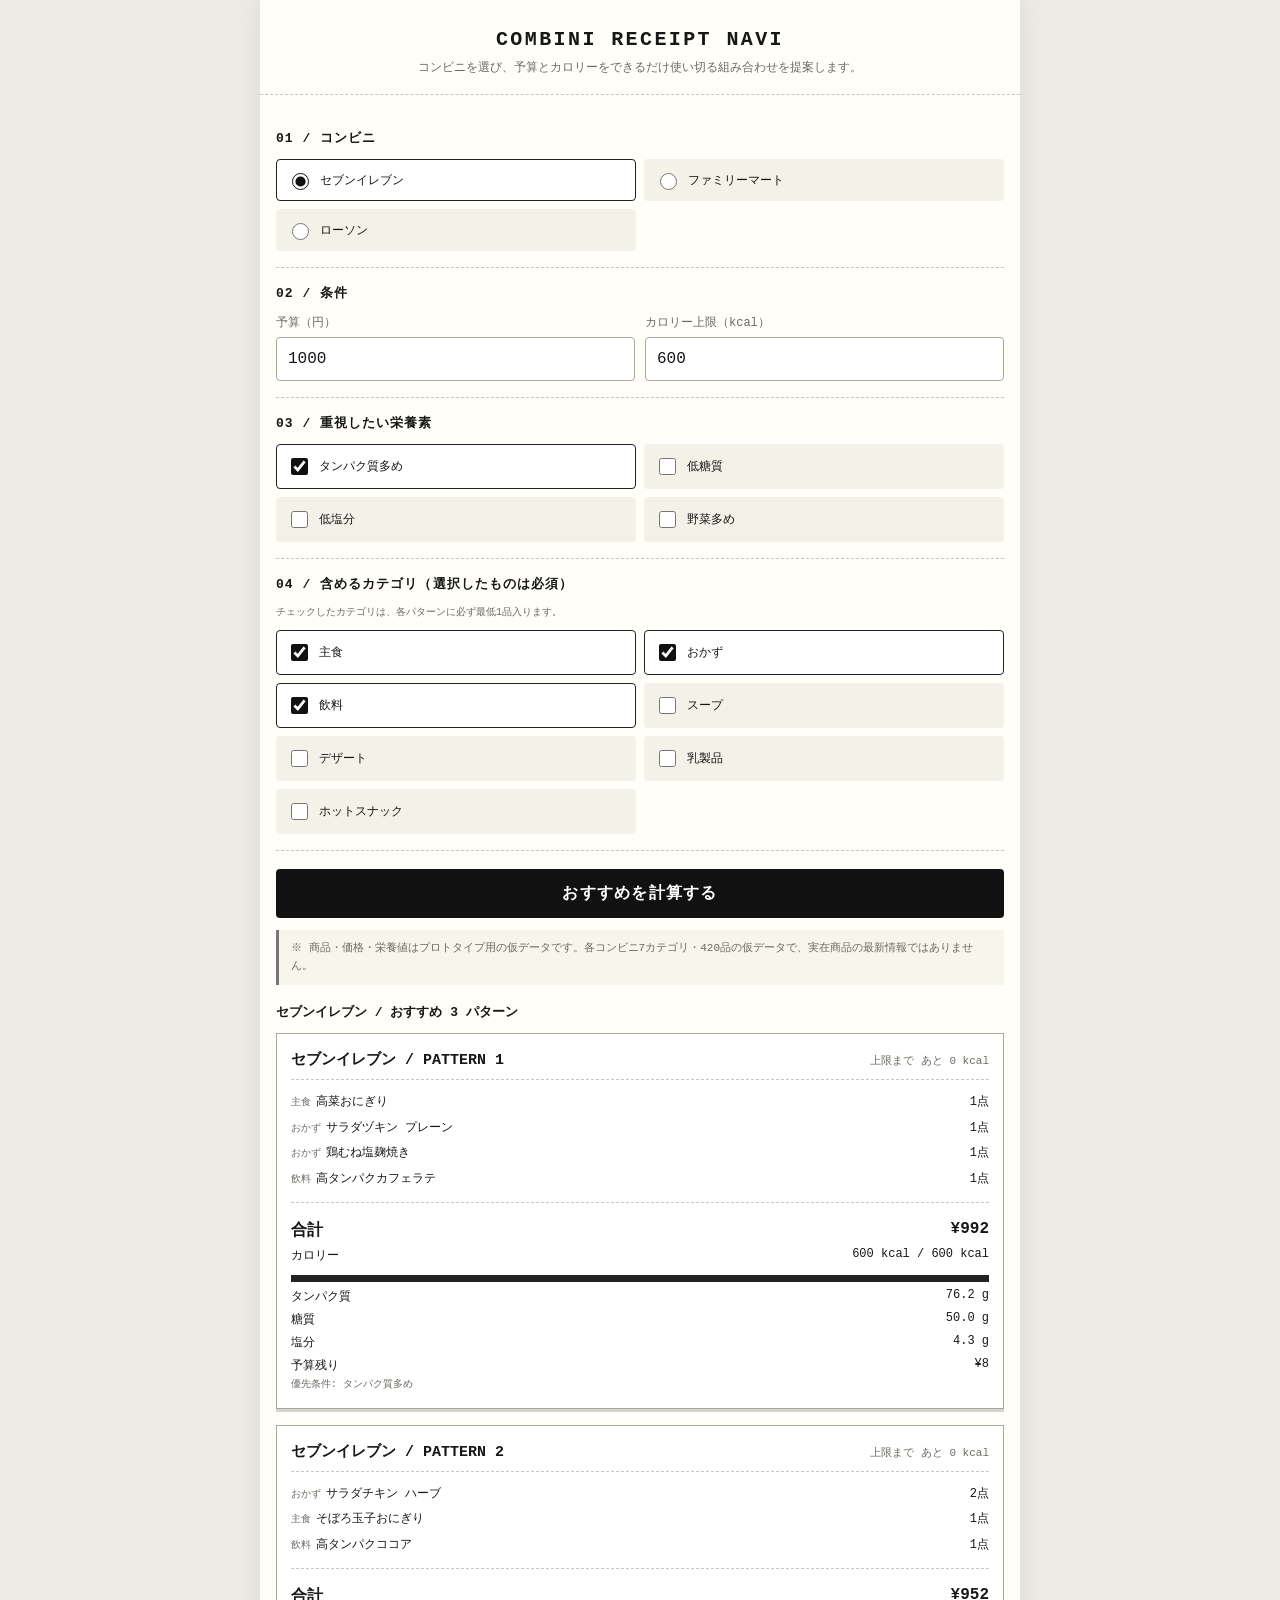
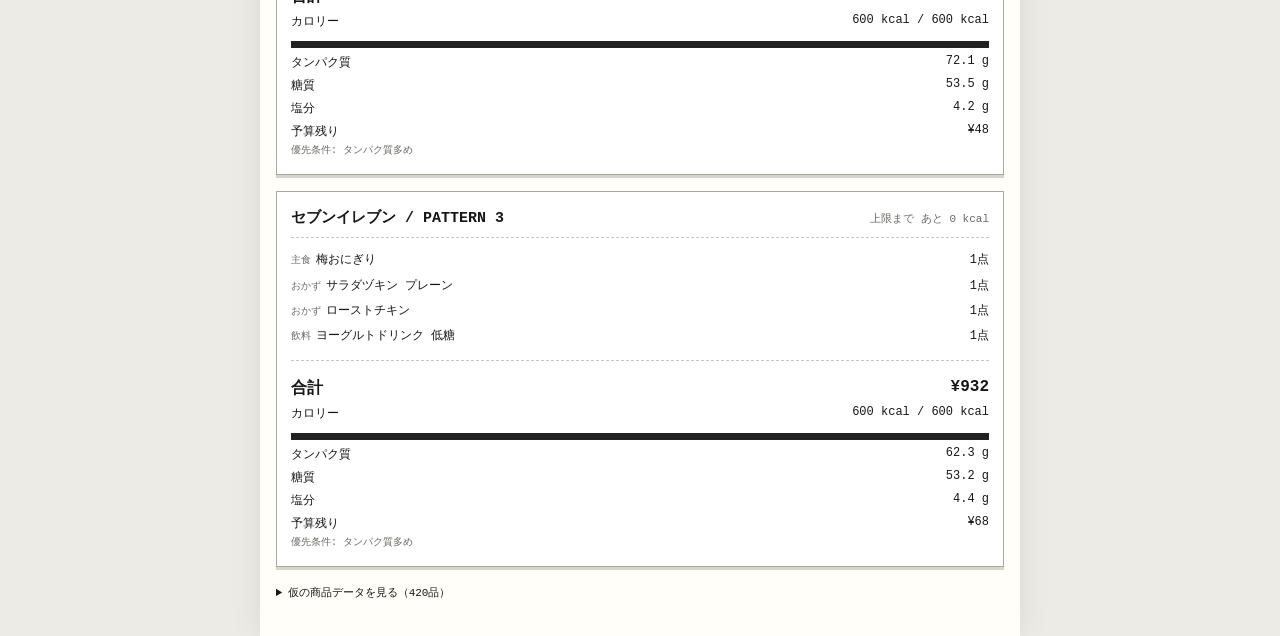
==== combini-navi/index.html @ 82ba02ac "Add combini navi launcher" ====
<!doctype html><html lang="ja"><head><meta charset="utf-8"><meta name="viewport" content="width=device-width,initial-scale=1,viewport-fit=cover"><title>コンビニ食ナビ</title><link rel="manifest" href="manifest.webmanifest"><meta name="theme-color" content="#111111"><style>body{margin:0;background:#fffef8;font-family:sans-serif;display:grid;place-items:center;min-height:100vh;color:#222}.loading{text-align:center;font-size:14px}</style></head><body><div class="loading">コンビニ食ナビを起動中...</div><script>(async()=>{try{const files=['app-01.b64','app-02.b64','app-03.b64','app-04.b64','app-05.b64','app-06-1.b64','app-06-2.b64','app-06-3.b64','app-06-4.b64'],parts=[];for(const f of files){const r=await fetch(f,{cache:'no-store'});if(!r.ok)throw new Error('load');parts.push((await r.text()).trim())}const bin=atob(parts.join('')),u8=new Uint8Array(bin.length);for(let i=0;i<bin.length;i++)u8[i]=bin.charCodeAt(i);const html=new TextDecoder().decode(u8);document.open();document.write(html);document.close()}catch(e){document.body.innerHTML='<div class="loading">読み込みに失敗しました。再読み込みしてください。</div>'}})();</script></body></html>
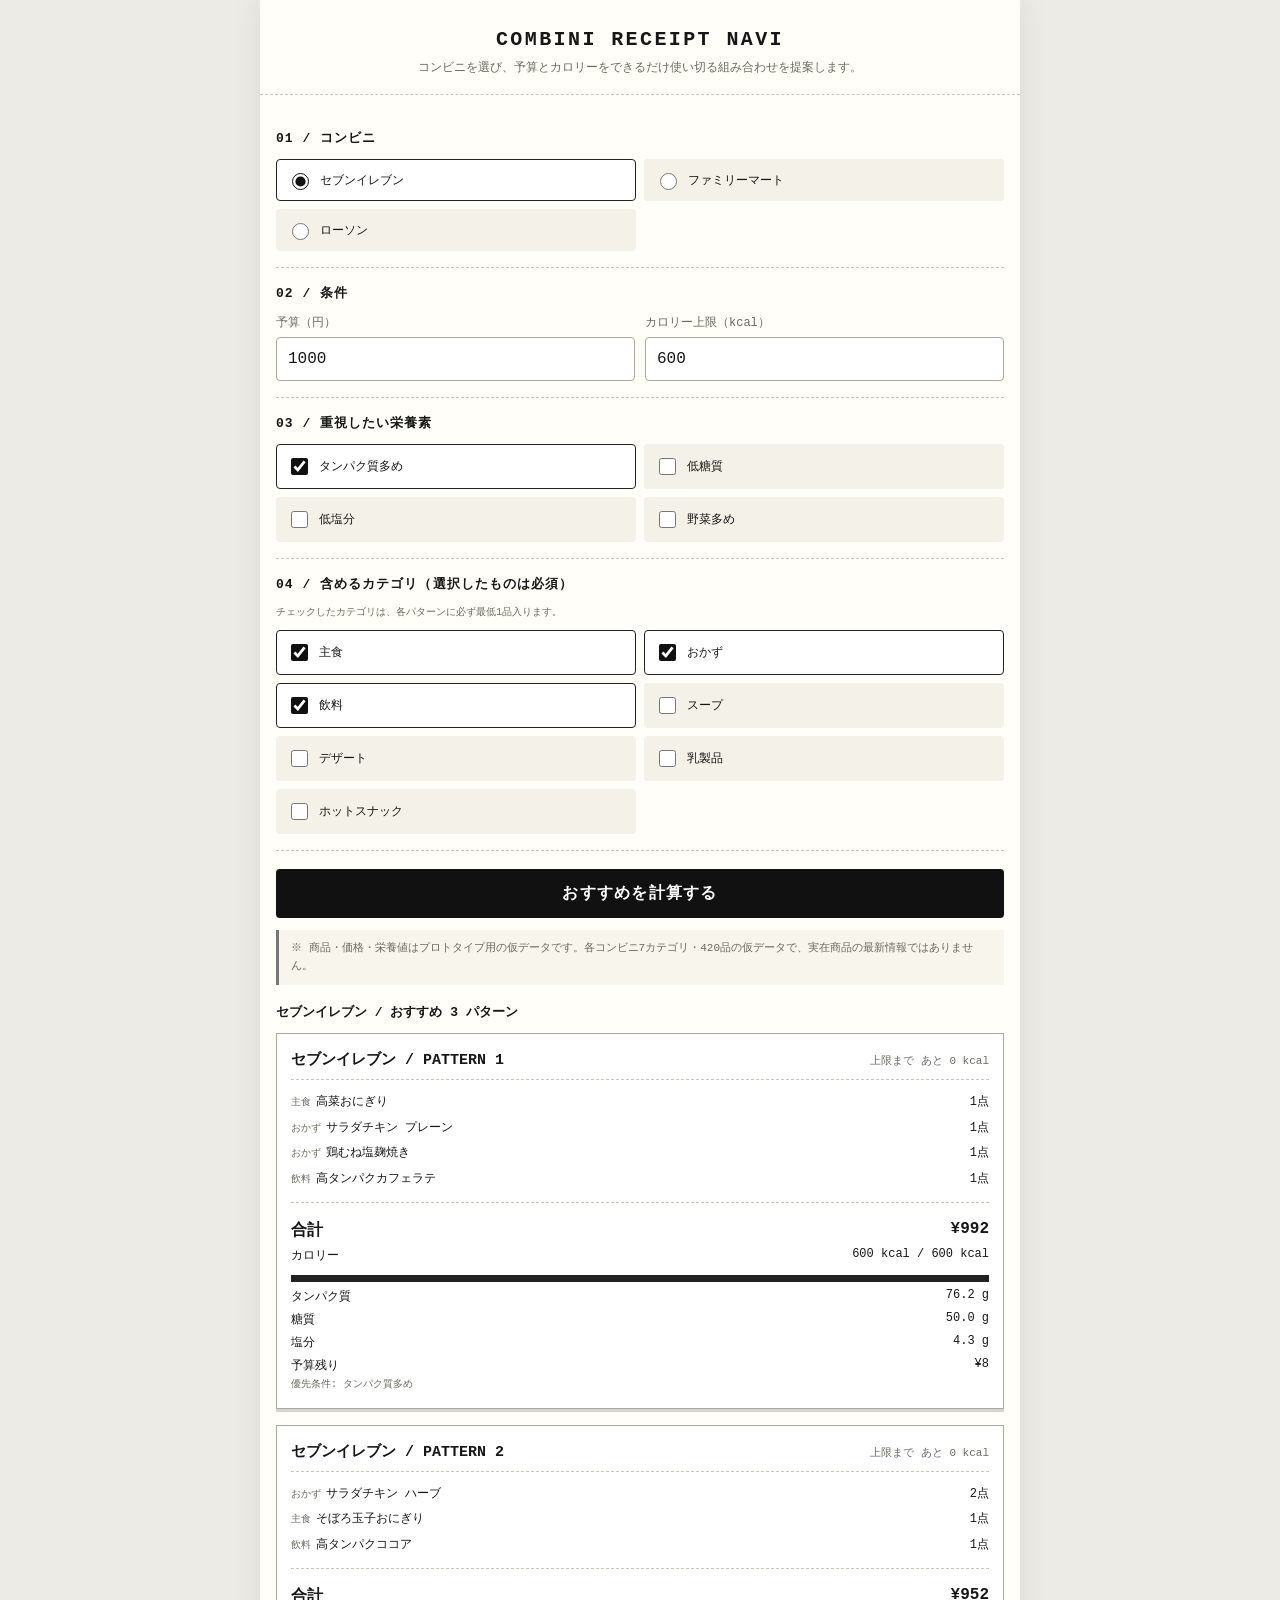
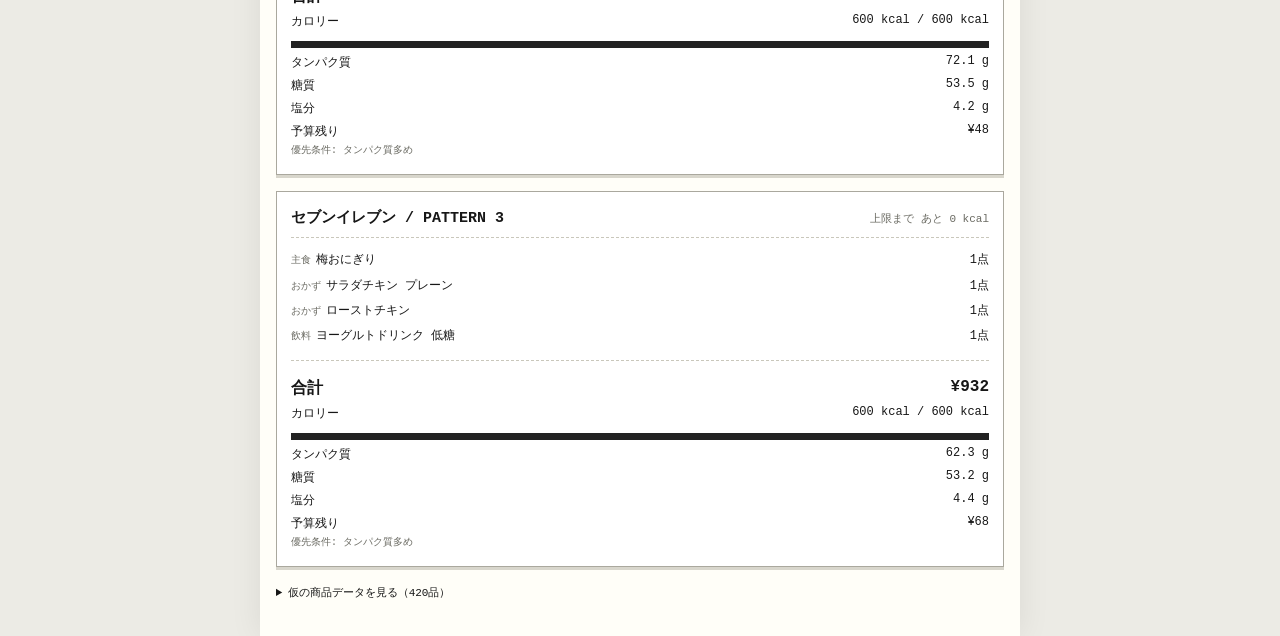
==== commit 47a0d677: "Use verified combini navi data chunks" ====
--- a/combini-navi/index.html
+++ b/combini-navi/index.html
@@ -1 +1 @@
-<!doctype html><html lang="ja"><head><meta charset="utf-8"><meta name="viewport" content="width=device-width,initial-scale=1,viewport-fit=cover"><title>コンビニ食ナビ</title><link rel="manifest" href="manifest.webmanifest"><meta name="theme-color" content="#111111"><style>body{margin:0;background:#fffef8;font-family:sans-serif;display:grid;place-items:center;min-height:100vh;color:#222}.loading{text-align:center;font-size:14px}</style></head><body><div class="loading">コンビニ食ナビを起動中...</div><script>(async()=>{try{const files=['app-01.b64','app-02.b64','app-03.b64','app-04.b64','app-05.b64','app-06-1.b64','app-06-2.b64','app-06-3.b64','app-06-4.b64'],parts=[];for(const f of files){const r=await fetch(f,{cache:'no-store'});if(!r.ok)throw new Error('load');parts.push((await r.text()).trim())}const bin=atob(parts.join('')),u8=new Uint8Array(bin.length);for(let i=0;i<bin.length;i++)u8[i]=bin.charCodeAt(i);const html=new TextDecoder().decode(u8);document.open();document.write(html);document.close()}catch(e){document.body.innerHTML='<div class="loading">読み込みに失敗しました。再読み込みしてください。</div>'}})();</script></body></html>+<!doctype html><html lang="ja"><head><meta charset="utf-8"><meta name="viewport" content="width=device-width,initial-scale=1,viewport-fit=cover"><title>コンビニ食ナビ</title><link rel="manifest" href="manifest.webmanifest"><meta name="theme-color" content="#111111"><style>body{margin:0;background:#fffef8;font-family:sans-serif;display:grid;place-items:center;min-height:100vh;color:#222}.loading{text-align:center;font-size:14px}</style></head><body><div class="loading">コンビニ食ナビを起動中...</div><script>(async()=>{try{const files=["app-01-1.b64", "app-01-2.b64", "app-01-3.b64", "app-01-4.b64", "app-02.b64", "app-03.b64", "app-04.b64", "app-05.b64", "app-06-1.b64", "app-06-2.b64", "app-06-3.b64", "app-06-4.b64"],parts=[];for(const f of files){const r=await fetch(f,{cache:'no-store'});if(!r.ok)throw new Error('load');parts.push((await r.text()).trim())}const bin=atob(parts.join('')),u8=new Uint8Array(bin.length);for(let i=0;i<bin.length;i++)u8[i]=bin.charCodeAt(i);const html=new TextDecoder().decode(u8);document.open();document.write(html);document.close()}catch(e){document.body.innerHTML='<div class="loading">読み込みに失敗しました。再読み込みしてください。</div>'}})();</script></body></html>
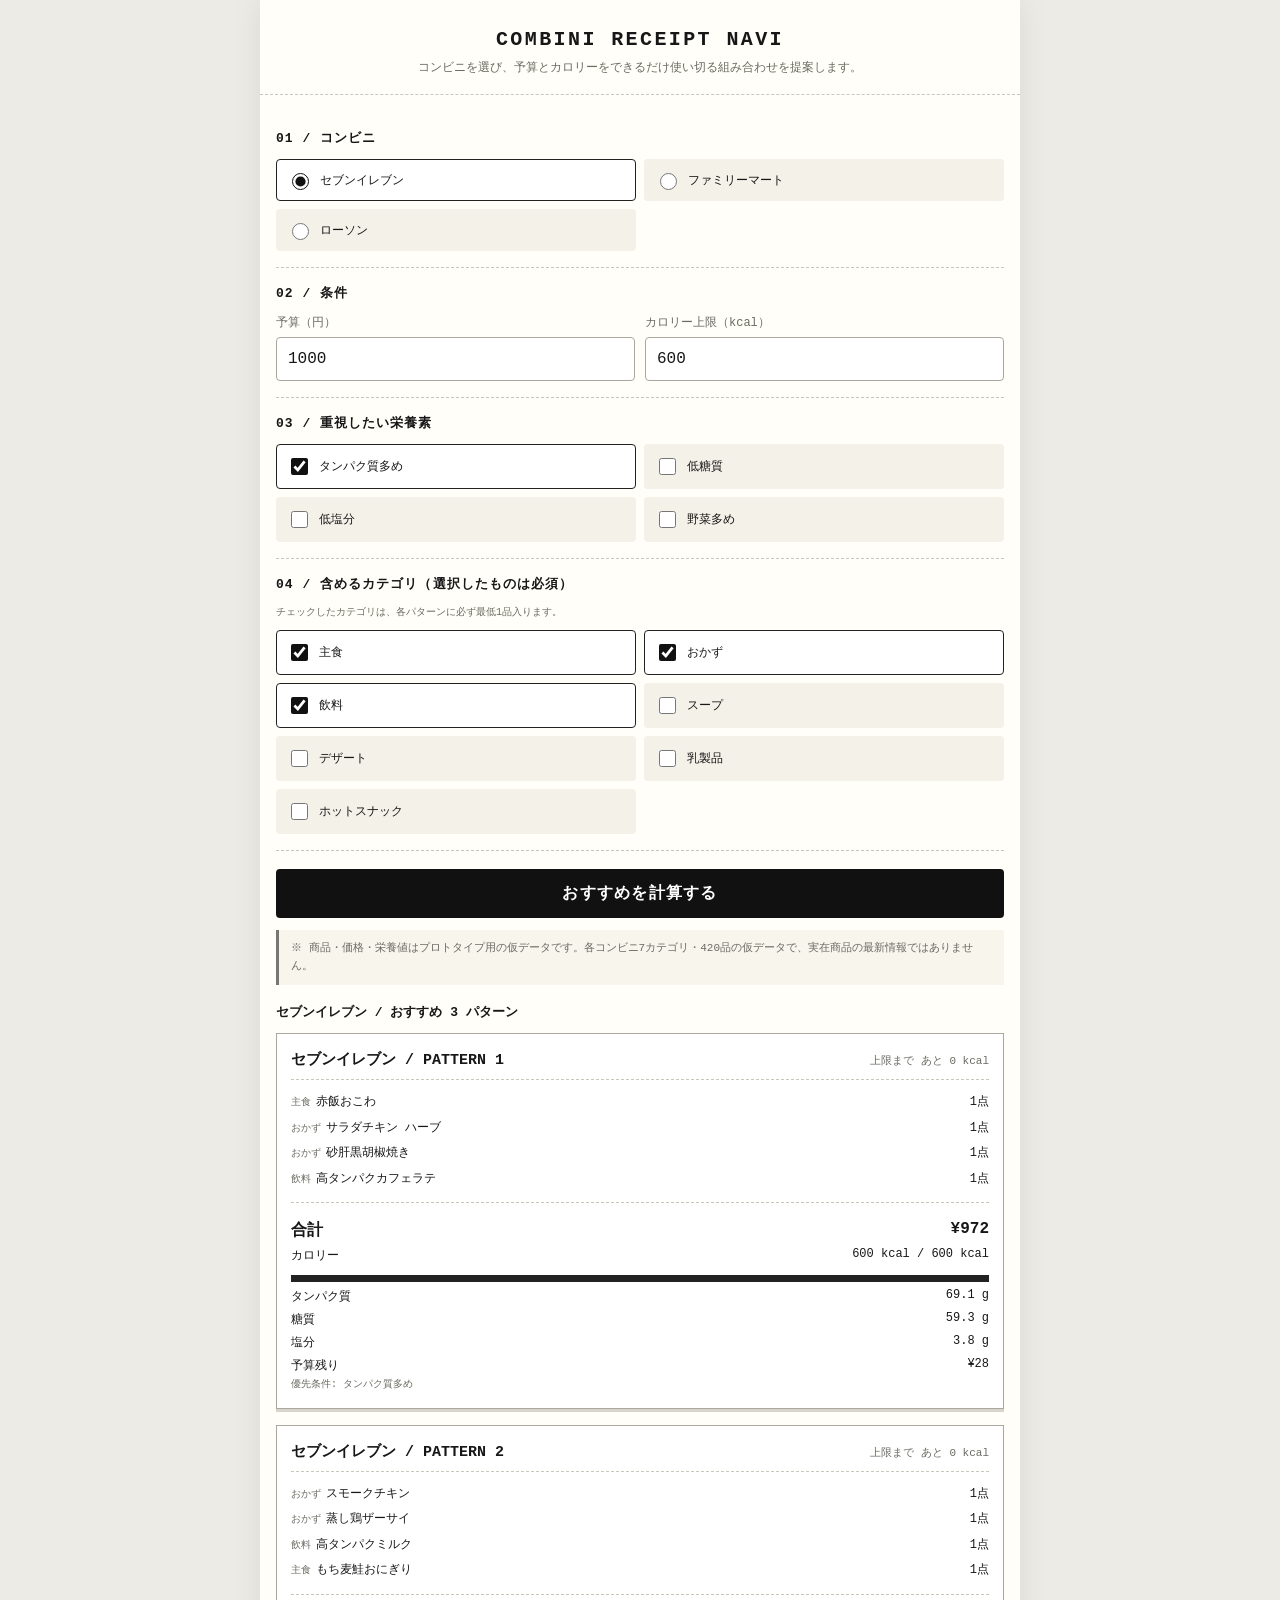
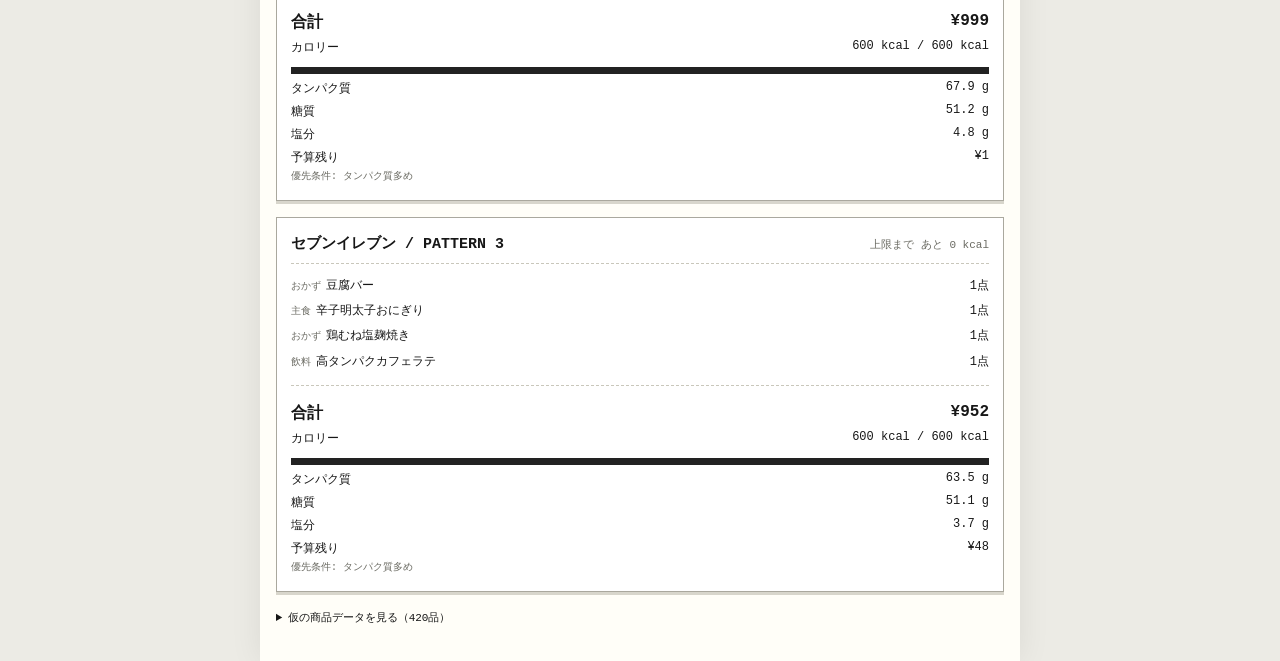
==== commit 18dd070b: "Load practical meal selection logic and bypass stale cache" ====
--- a/combini-navi/index.html
+++ b/combini-navi/index.html
@@ -1 +1 @@
-<!doctype html><html lang="ja"><head><meta charset="utf-8"><meta name="viewport" content="width=device-width,initial-scale=1,viewport-fit=cover"><title>コンビニ食ナビ</title><link rel="manifest" href="manifest.webmanifest"><meta name="theme-color" content="#111111"><style>body{margin:0;background:#fffef8;font-family:sans-serif;display:grid;place-items:center;min-height:100vh;color:#222}.loading{text-align:center;font-size:14px}</style></head><body><div class="loading">コンビニ食ナビを起動中...</div><script>(async()=>{try{const files=["app-01-1.b64", "app-01-2.b64", "app-01-3.b64", "app-01-4.b64", "app-02.b64", "app-03.b64", "app-04.b64", "app-05.b64", "app-06-1.b64", "app-06-2.b64", "app-06-3.b64", "app-06-4.b64"],parts=[];for(const f of files){const r=await fetch(f,{cache:'no-store'});if(!r.ok)throw new Error('load');parts.push((await r.text()).trim())}const bin=atob(parts.join('')),u8=new Uint8Array(bin.length);for(let i=0;i<bin.length;i++)u8[i]=bin.charCodeAt(i);const html=new TextDecoder().decode(u8);document.open();document.write(html);document.close()}catch(e){document.body.innerHTML='<div class="loading">読み込みに失敗しました。再読み込みしてください。</div>'}})();</script></body></html>+<!doctype html><html lang="ja"><head><meta charset="utf-8"><meta name="viewport" content="width=device-width,initial-scale=1,viewport-fit=cover"><title>コンビニ食ナビ</title><link rel="manifest" href="manifest.webmanifest"><meta name="theme-color" content="#111111"><style>body{margin:0;background:#fffef8;font-family:sans-serif;display:grid;place-items:center;min-height:100vh;color:#222}.loading{text-align:center;font-size:14px}</style></head><body><div class="loading">コンビニ食ナビを起動中...</div><script>(async()=>{try{const files=["app-01-1.b64?v=6","app-01-2.b64?v=6","app-01-3.b64?v=6","app-01-4.b64?v=6","app-02.b64?v=6","app-03.b64?v=6","app-04.b64?v=6","app-05.b64?v=6","app-06-1.b64?v=6","app-06-2.b64?v=6","app-06-3.b64?v=6","app-06-4.b64?v=6"],parts=[];for(const f of files){const r=await fetch(f,{cache:'reload'});if(!r.ok)throw new Error('load');parts.push((await r.text()).trim())}const bin=atob(parts.join('')),u8=new Uint8Array(bin.length);for(let i=0;i<bin.length;i++)u8[i]=bin.charCodeAt(i);let html=new TextDecoder().decode(u8);html=html.replace('</body>','<script src="./logic-v6.js?v=6"><\/script></body>');document.open();document.write(html);document.close()}catch(e){document.body.innerHTML='<div class="loading">読み込みに失敗しました。再読み込みしてください。</div>'}})();</script></body></html>
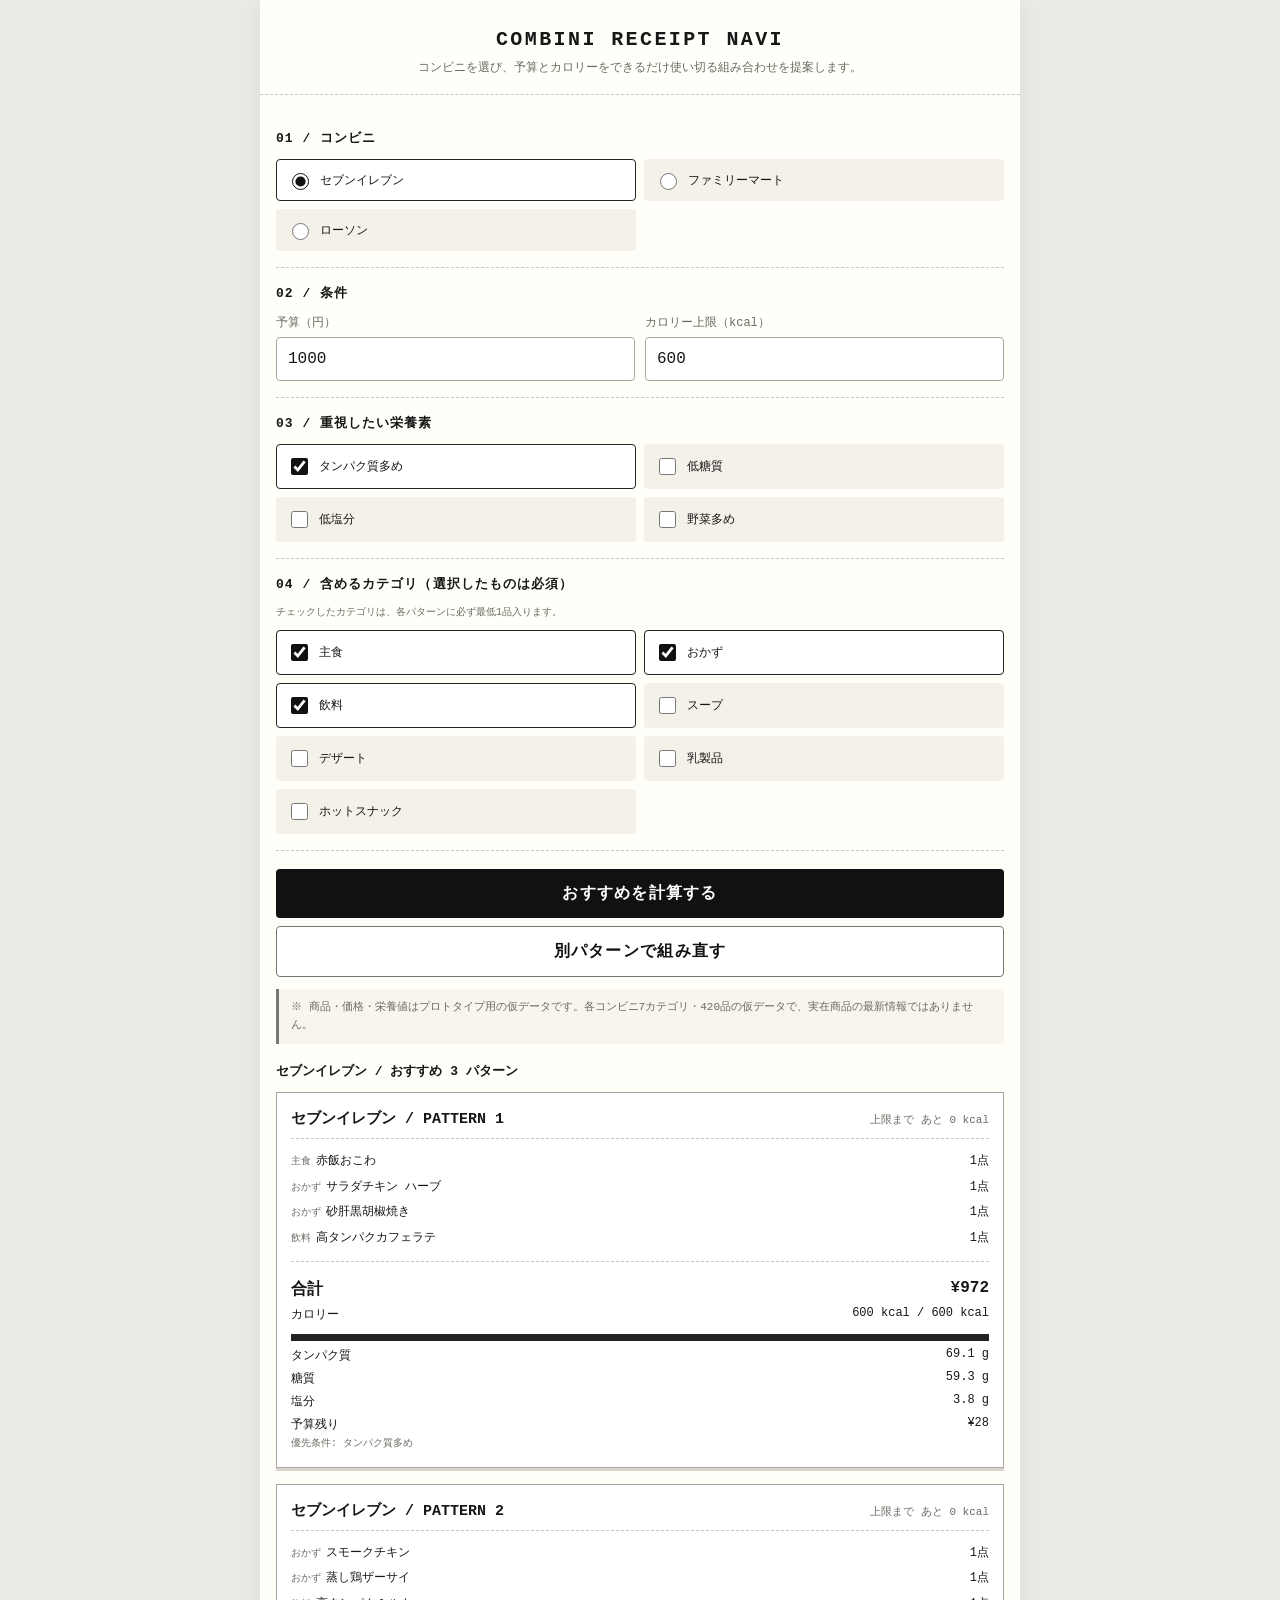
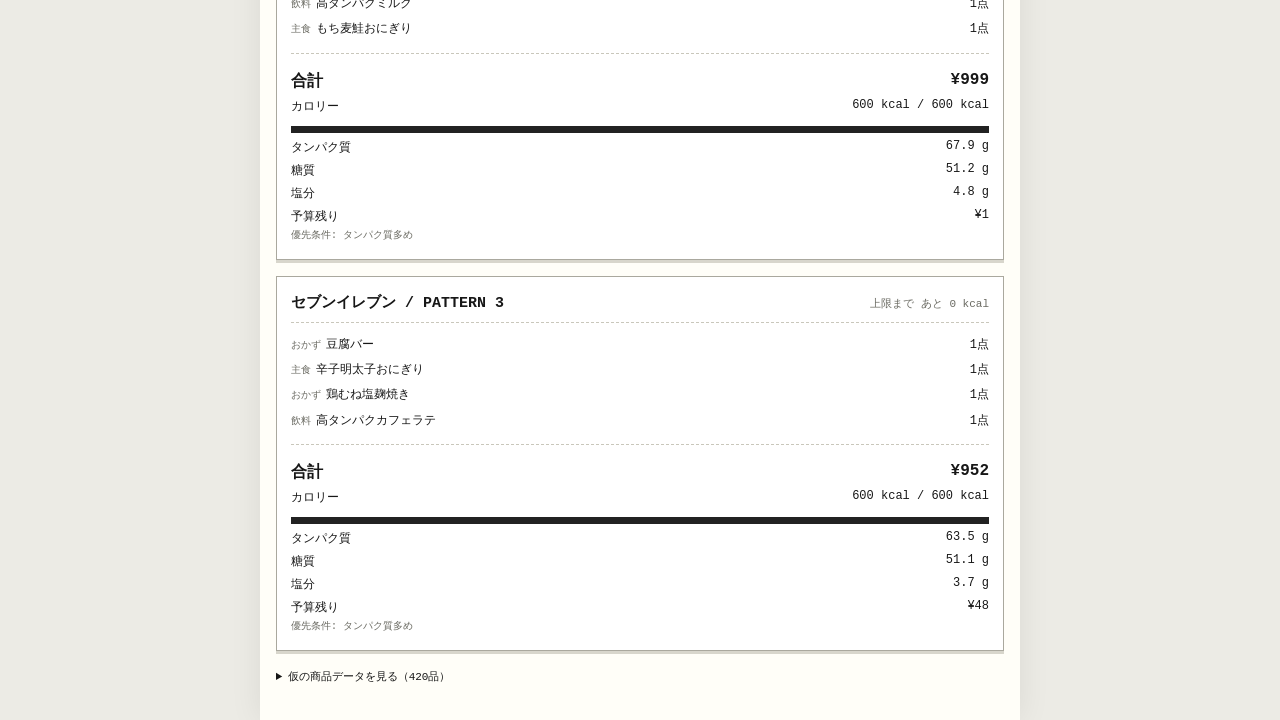
==== commit ea8e009d: "Load reroll v7 controls" ====
--- a/combini-navi/index.html
+++ b/combini-navi/index.html
@@ -1 +1 @@
-<!doctype html><html lang="ja"><head><meta charset="utf-8"><meta name="viewport" content="width=device-width,initial-scale=1,viewport-fit=cover"><title>コンビニ食ナビ</title><link rel="manifest" href="manifest.webmanifest"><meta name="theme-color" content="#111111"><style>body{margin:0;background:#fffef8;font-family:sans-serif;display:grid;place-items:center;min-height:100vh;color:#222}.loading{text-align:center;font-size:14px}</style></head><body><div class="loading">コンビニ食ナビを起動中...</div><script>(async()=>{try{const files=["app-01-1.b64?v=6","app-01-2.b64?v=6","app-01-3.b64?v=6","app-01-4.b64?v=6","app-02.b64?v=6","app-03.b64?v=6","app-04.b64?v=6","app-05.b64?v=6","app-06-1.b64?v=6","app-06-2.b64?v=6","app-06-3.b64?v=6","app-06-4.b64?v=6"],parts=[];for(const f of files){const r=await fetch(f,{cache:'reload'});if(!r.ok)throw new Error('load');parts.push((await r.text()).trim())}const bin=atob(parts.join('')),u8=new Uint8Array(bin.length);for(let i=0;i<bin.length;i++)u8[i]=bin.charCodeAt(i);let html=new TextDecoder().decode(u8);html=html.replace('</body>','<script src="./logic-v6.js?v=6"><\/script></body>');document.open();document.write(html);document.close()}catch(e){document.body.innerHTML='<div class="loading">読み込みに失敗しました。再読み込みしてください。</div>'}})();</script></body></html>+<!doctype html><html lang="ja"><head><meta charset="utf-8"><meta name="viewport" content="width=device-width,initial-scale=1,viewport-fit=cover"><title>コンビニ食ナビ</title><link rel="manifest" href="manifest.webmanifest"><meta name="theme-color" content="#111111"><style>body{margin:0;background:#fffef8;font-family:sans-serif;display:grid;place-items:center;min-height:100vh;color:#222}.loading{text-align:center;font-size:14px}</style></head><body><div class="loading">コンビニ食ナビを起動中...</div><script>(async()=>{try{const files=["app-01-1.b64?v=7","app-01-2.b64?v=7","app-01-3.b64?v=7","app-01-4.b64?v=7","app-02.b64?v=7","app-03.b64?v=7","app-04.b64?v=7","app-05.b64?v=7","app-06-1.b64?v=7","app-06-2.b64?v=7","app-06-3.b64?v=7","app-06-4.b64?v=7"],parts=[];for(const f of files){const r=await fetch(f,{cache:'reload'});if(!r.ok)throw new Error('load');parts.push((await r.text()).trim())}const bin=atob(parts.join('')),u8=new Uint8Array(bin.length);for(let i=0;i<bin.length;i++)u8[i]=bin.charCodeAt(i);let html=new TextDecoder().decode(u8);html=html.replace('</body>','<script src="./logic-v6.js?v=7"><\/script><script src="./reroll-v7.js?v=7"><\/script></body>');document.open();document.write(html);document.close()}catch(e){document.body.innerHTML='<div class="loading">読み込みに失敗しました。再読み込みしてください。</div>'}})();</script></body></html>
